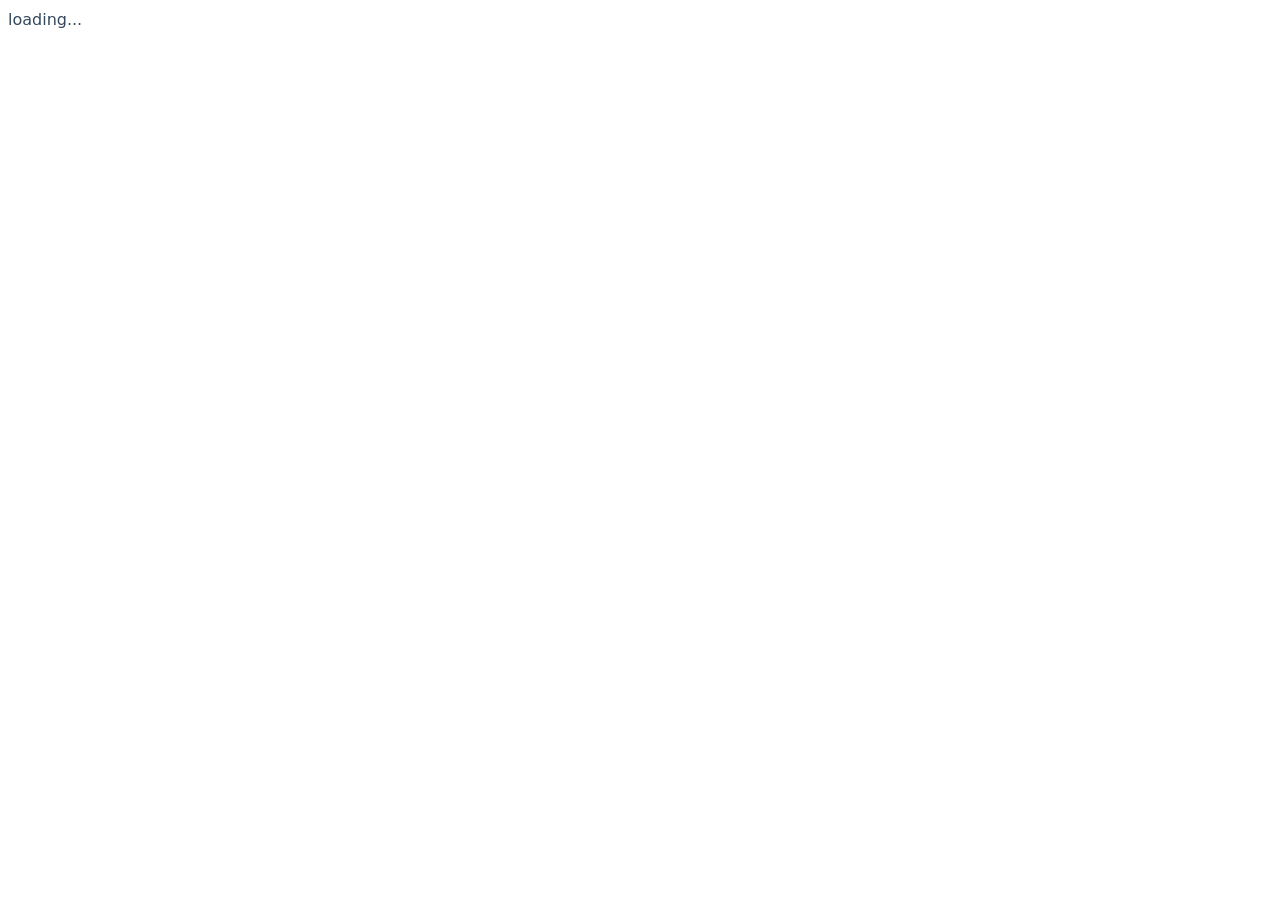
==== docs/index.html @ 42669252 "first commit" ====
<!DOCTYPE html>
<html lang="en">
<!-- online -->
<head>
	<meta charset="UTF-8">
	<title>GNUmakefile 中文 doc</title>
	<link rel="icon" href="_media/favicon.ico">
	<meta http-equiv="X-UA-Compatible" content="IE=edge,chrome=1" />
	<meta name="description" content="Description">
	<meta name="viewport" content="width=device-width, initial-scale=1.0, minimum-scale=1.0">

	<!-- online import-->
	<link rel="stylesheet" href="//cdn.jsdelivr.net/npm/docsify/lib/themes/vue.css">
	<link rel="stylesheet" href="//cdn.jsdelivr.net/npm/mermaid/dist/mermaid.min.css">
	<link rel="stylesheet" href="//cdn.jsdelivr.net/npm/katex@latest/dist/katex.min.css" />

	<!-- custom -->
	<link rel="stylesheet" href="./_style/_custom.min.css">

</head>

<body>
	<div id="app">loading...</div>

	<!-- online import-->
	<script src="//cdn.jsdelivr.net/npm/mermaid/dist/mermaid.min.js"></script>

	<script>
		var num = 0;
		mermaid.initialize({
			startOnLoad: false
		});

		window.$docsify = {
			name: 'GNUmake-zh-docs',
			// repo: 'https://gitee.com/jmsword/gnumake-zh-docs',
			loadSidebar: true,
			// maxLevel: 4,
			subMaxLevel: 4,
			// loadNavbar: true,

			// alias: {
			//   '/.*/_sidebar.md': '/_sidebar.md'
			// }
			relativePath: false,
			coverpage: true,
			auto2top: true,
			// autoHeader: true,
			// executeScript: true,
			formatUpdated: '{YYYY}/{MM}/{DD} {HH}:{mm}',

			search: {
				paths: 'auto', // or 'auto'
				placeholder: {
					'/': '搜索'
				},
				noData: {
					'/': '找不到结果',
				}
			},
			markdown: {
				renderer: {
					code: function (code, lang) {
						if (lang === "mermaid") {
							return (
								'<div class="mermaid">' + mermaid.render('mermaid-svg-' + num++, code) + "</div>"
							);
						}
						return this.origin.code.apply(this, arguments);
					}
				}
			}
		}

		function set_iframe_height(h) {
			var nodes = document.getElementsByTagName("iframe");
			if (nodes) {
				for (let i = 0; i < nodes.length; i++) {
					nodes[i].height = h;
				}
			}
			return;
		}

		setTimeout(() => {
			console.log('set_iframe_width');
			set_iframe_height(550);
		}, 1000);

		// 开启离线模式
		if (typeof navigator.serviceWorker !== 'undefined') {
			navigator.serviceWorker.register('sw.js')
		}
	</script>

	<!-- online import-->
	<script src="//cdn.jsdelivr.net/npm/docsify@latest/lib/docsify.min.js"></script>
	<script src="//cdn.jsdelivr.net/npm/docsify@latest/lib/plugins/search.min.js"></script>
	<script src="//cdn.jsdelivr.net/npm/docsify-katex@latest/dist/docsify-katex.js"></script>
	<!-- <script src="//cdn.jsdelivr.net/npm/docsify@latest/lib/plugins/zoom-image.min.js"></script> -->
	<script src="//cdn.jsdelivr.net/npm/prismjs@1/components/prism-makefile.min.js"></script>
	<script src="//cdn.jsdelivr.net/npm/prismjs@1/components/prism-c.min.js"></script>
	<!-- <script src="//cdn.jsdelivr.net/npm/prismjs@1/components/prism-cpp.min.js"></script> -->
	<!-- <script src="//cdn.jsdelivr.net/npm/docsify-copy-code"></script> -->

</body>

</html>
---- docs/_style/_custom.min.css ----
:root{--base-font-size:16px;--base-text-color:#34495e;--base-font-family:-apple-system,system-ui,BlinkMacSystemFont,"Helvetica Neue","PingFang SC","Hiragino Sans GB","Microsoft YaHei",Arial,sans-serif;--base-code-font-family:"Source Code Pro",Consolas,Menlo,Monaco,"Courier New",monospace;--base-code-font-size:14px}body{font-family:var(--base-font-family);font-size:var(--base-font-size,16px);line-height:var(--base-line-height,1.5em);color:var(--base-text-color,#34495e)}.markdown-section a{font-weight:unset}.markdown-section ol,.markdown-section p,.markdown-section ul{line-height:1.8em}.markdown-section em{color:#000}code{font-family:var(--base-code-font-family, "SF Mono", Monaco, Menlo, Consolas, "Ubuntu Mono", "Liberation Mono", "DejaVu Sans Mono", "Courier New", monospace);tab-size:4;-moz-tab-size:4;-o-tab-size:4}.markdown-section>:not(h1):not(h2):not(h3):not(h4):not(h5):not(h6) code{font-size:var(--base-code-font-size)}.token.directive-hash,.token.directive.keyword{color:#2b91af}.token.function{color:#a31515}.token.keyword{color:#00f}.token.comment{color:green}.token.string{color:#a31515}
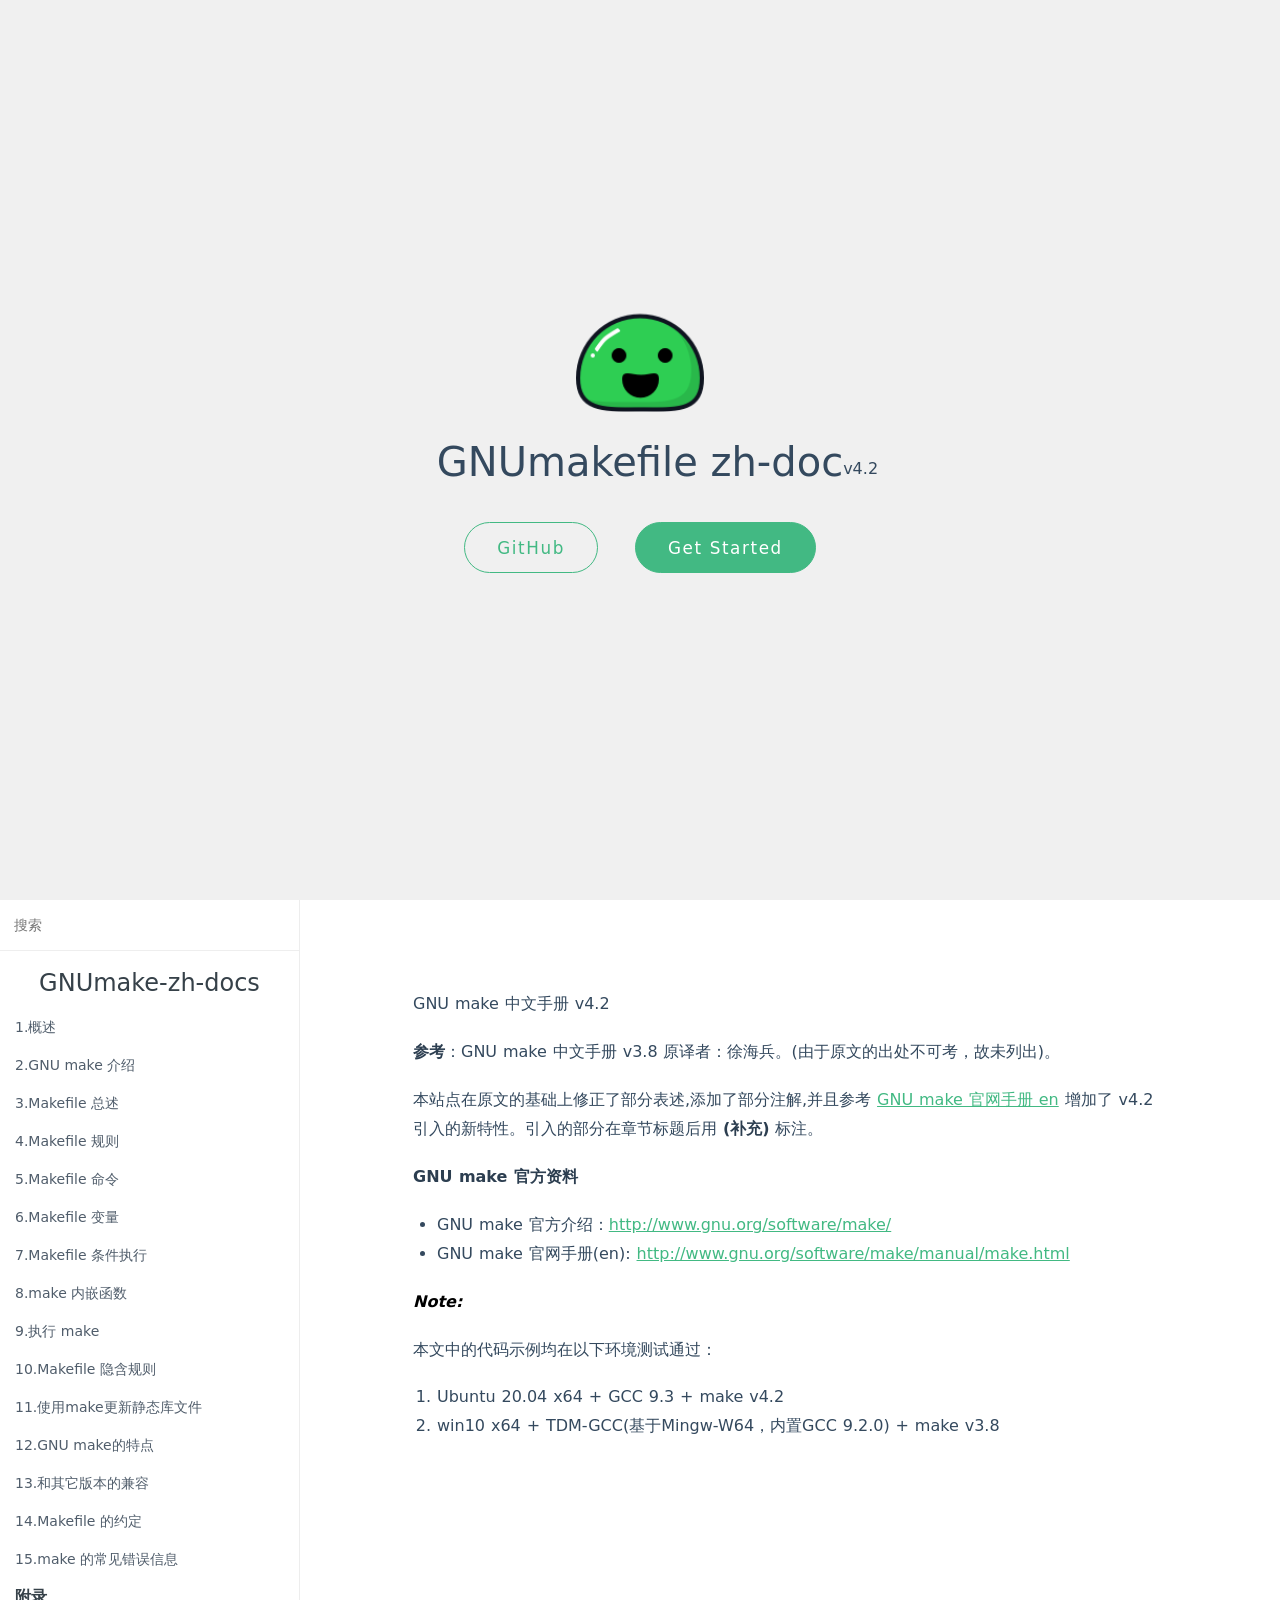
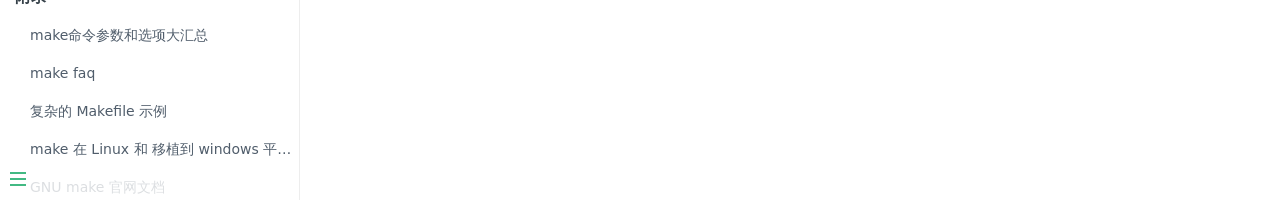
==== commit 4491541b: "Rename index-offline.html to index.html" ====
--- a/docs/index.html
+++ b/docs/index.html
@@ -1,6 +1,6 @@
 <!DOCTYPE html>
 <html lang="en">
-<!-- online -->
+<!-- offline -->
 <head>
 	<meta charset="UTF-8">
 	<title>GNUmakefile 中文 doc</title>
@@ -9,10 +9,10 @@
 	<meta name="description" content="Description">
 	<meta name="viewport" content="width=device-width, initial-scale=1.0, minimum-scale=1.0">
 
-	<!-- online import-->
-	<link rel="stylesheet" href="//cdn.jsdelivr.net/npm/docsify/lib/themes/vue.css">
-	<link rel="stylesheet" href="//cdn.jsdelivr.net/npm/mermaid/dist/mermaid.min.css">
-	<link rel="stylesheet" href="//cdn.jsdelivr.net/npm/katex@latest/dist/katex.min.css" />
+	<!-- offline import -->
+	<link rel="stylesheet" href="_style/vue.css">
+	<link rel="stylesheet" href="_style/mermaid.min.css">
+	<link rel="stylesheet" href="_style/katex.min.css">
 
 	<!-- custom -->
 	<link rel="stylesheet" href="./_style/_custom.min.css">
@@ -22,8 +22,8 @@
 <body>
 	<div id="app">loading...</div>
 
-	<!-- online import-->
-	<script src="//cdn.jsdelivr.net/npm/mermaid/dist/mermaid.min.js"></script>
+	<!-- offline import -->
+	<script src="_scripts/mermaid.min.js"></script>
 
 	<script>
 		var num = 0;
@@ -72,13 +72,15 @@
 			}
 		}
 
-		function set_iframe_height(h) {
+		function set_iframe_height(h)
+		{
 			var nodes = document.getElementsByTagName("iframe");
 			if (nodes) {
 				for (let i = 0; i < nodes.length; i++) {
 					nodes[i].height = h;
 				}
 			}
+
 			return;
 		}
 
@@ -87,22 +89,16 @@
 			set_iframe_height(550);
 		}, 1000);
 
-		// 开启离线模式
-		if (typeof navigator.serviceWorker !== 'undefined') {
-			navigator.serviceWorker.register('sw.js')
-		}
 	</script>
 
-	<!-- online import-->
-	<script src="//cdn.jsdelivr.net/npm/docsify@latest/lib/docsify.min.js"></script>
-	<script src="//cdn.jsdelivr.net/npm/docsify@latest/lib/plugins/search.min.js"></script>
-	<script src="//cdn.jsdelivr.net/npm/docsify-katex@latest/dist/docsify-katex.js"></script>
-	<!-- <script src="//cdn.jsdelivr.net/npm/docsify@latest/lib/plugins/zoom-image.min.js"></script> -->
-	<script src="//cdn.jsdelivr.net/npm/prismjs@1/components/prism-makefile.min.js"></script>
-	<script src="//cdn.jsdelivr.net/npm/prismjs@1/components/prism-c.min.js"></script>
-	<!-- <script src="//cdn.jsdelivr.net/npm/prismjs@1/components/prism-cpp.min.js"></script> -->
-	<!-- <script src="//cdn.jsdelivr.net/npm/docsify-copy-code"></script> -->
+	<!-- offline import -->
+	<script src="_scripts/docsify-katex.js"></script>
+	<script src="_scripts/docsify.min.js"></script>
+	<script src="_scripts/search.min.js"></script>
+	<script src="_scripts/prism-makefile.min.js"></script>
+	<script src="_scripts/prism-c.min.js"></script>
+	<script src="_scripts/zoom-image.min.js"></script>
 
 </body>
 
-</html>+</html>
--- a/docs/_style/vue.css
+++ b/docs/_style/vue.css
@@ -0,0 +1 @@
+@import url("https://fonts.googleapis.com/css?family=Roboto+Mono|Source+Sans+Pro:300,400,600");*{-webkit-font-smoothing:antialiased;-webkit-overflow-scrolling:touch;-webkit-tap-highlight-color:rgba(0,0,0,0);-webkit-text-size-adjust:none;-webkit-touch-callout:none;box-sizing:border-box}body:not(.ready){overflow:hidden}body:not(.ready) .app-nav,body:not(.ready)>nav,body:not(.ready) [data-cloak]{display:none}div#app{font-size:30px;font-weight:lighter;margin:40vh auto;text-align:center}div#app:empty:before{content:"Loading..."}.emoji{height:1.2rem;vertical-align:middle}.progress{background-color:var(--theme-color,#42b983);height:2px;left:0;position:fixed;right:0;top:0;transition:width .2s,opacity .4s;width:0;z-index:999999}.search .search-keyword,.search a:hover{color:var(--theme-color,#42b983)}.search .search-keyword{font-style:normal;font-weight:700}body,html{height:100%}body{-moz-osx-font-smoothing:grayscale;-webkit-font-smoothing:antialiased;color:#34495e;font-family:Source Sans Pro,Helvetica Neue,Arial,sans-serif;font-size:15px;letter-spacing:0;margin:0;overflow-x:hidden}img{max-width:100%}a[disabled]{cursor:not-allowed;opacity:.6}kbd{border:1px solid #ccc;border-radius:3px;display:inline-block;font-size:12px!important;line-height:12px;margin-bottom:3px;padding:3px 5px;vertical-align:middle}li input[type=checkbox]{margin:0 .2em .25em 0;vertical-align:middle}.app-nav{margin:25px 60px 0 0;position:absolute;right:0;text-align:right;z-index:10}.app-nav.no-badge{margin-right:25px}.app-nav p{margin:0}.app-nav>a{margin:0 1rem;padding:5px 0}.app-nav li,.app-nav ul{display:inline-block;list-style:none;margin:0}.app-nav a{color:inherit;font-size:16px;text-decoration:none;transition:color .3s}.app-nav a.active,.app-nav a:hover{color:var(--theme-color,#42b983)}.app-nav a.active{border-bottom:2px solid var(--theme-color,#42b983)}.app-nav li{display:inline-block;margin:0 1rem;padding:5px 0;position:relative;cursor:pointer}.app-nav li ul{background-color:#fff;border:1px solid;border-color:#ddd #ddd #ccc;border-radius:4px;box-sizing:border-box;display:none;max-height:calc(100vh - 61px);overflow-y:auto;padding:10px 0;position:absolute;right:-15px;text-align:left;top:100%;white-space:nowrap}.app-nav li ul li{display:block;font-size:14px;line-height:1rem;margin:8px 14px;white-space:nowrap}.app-nav li ul a{display:block;font-size:inherit;margin:0;padding:0}.app-nav li ul a.active{border-bottom:0}.app-nav li:hover ul{display:block}.github-corner{border-bottom:0;position:fixed;right:0;text-decoration:none;top:0;z-index:1}.github-corner:hover .octo-arm{-webkit-animation:octocat-wave .56s ease-in-out;animation:octocat-wave .56s ease-in-out}.github-corner svg{color:#fff;fill:var(--theme-color,#42b983);height:80px;width:80px}main{display:block;position:relative;width:100vw;height:100%;z-index:0}main.hidden{display:none}.anchor{display:inline-block;text-decoration:none;transition:all .3s}.anchor span{color:#34495e}.anchor:hover{text-decoration:underline}.sidebar{border-right:1px solid rgba(0,0,0,.07);overflow-y:auto;padding:40px 0 0;position:absolute;top:0;bottom:0;left:0;transition:transform .25s ease-out;width:300px;z-index:20}.sidebar>h1{margin:0 auto 1rem;font-size:1.5rem;font-weight:300;text-align:center}.sidebar>h1 a{color:inherit;text-decoration:none}.sidebar>h1 .app-nav{display:block;position:static}.sidebar .sidebar-nav{line-height:2em;padding-bottom:40px}.sidebar li.collapse .app-sub-sidebar{display:none}.sidebar ul{margin:0 0 0 15px;padding:0}.sidebar li>p{font-weight:700;margin:0}.sidebar ul,.sidebar ul li{list-style:none}.sidebar ul li a{border-bottom:none;display:block}.sidebar ul li ul{padding-left:20px}.sidebar::-webkit-scrollbar{width:4px}.sidebar::-webkit-scrollbar-thumb{background:transparent;border-radius:4px}.sidebar:hover::-webkit-scrollbar-thumb{background:hsla(0,0%,53.3%,.4)}.sidebar:hover::-webkit-scrollbar-track{background:hsla(0,0%,53.3%,.1)}.sidebar-toggle{background-color:transparent;background-color:hsla(0,0%,100%,.8);border:0;outline:none;padding:10px;position:absolute;bottom:0;left:0;text-align:center;transition:opacity .3s;width:284px;z-index:30;cursor:pointer}.sidebar-toggle:hover .sidebar-toggle-button{opacity:.4}.sidebar-toggle span{background-color:var(--theme-color,#42b983);display:block;margin-bottom:4px;width:16px;height:2px}body.sticky .sidebar,body.sticky .sidebar-toggle{position:fixed}.content{padding-top:60px;position:absolute;top:0;right:0;bottom:0;left:300px;transition:left .25s ease}.markdown-section{margin:0 auto;max-width:80%;padding:30px 15px 40px;position:relative}.markdown-section>*{box-sizing:border-box;font-size:inherit}.markdown-section>:first-child{margin-top:0!important}.markdown-section hr{border:none;border-bottom:1px solid #eee;margin:2em 0}.markdown-section iframe{border:1px solid #eee;width:1px;min-width:100%}.markdown-section table{border-collapse:collapse;border-spacing:0;display:block;margin-bottom:1rem;overflow:auto;width:100%}.markdown-section th{font-weight:700}.markdown-section td,.markdown-section th{border:1px solid #ddd;padding:6px 13px}.markdown-section tr{border-top:1px solid #ccc}.markdown-section p.tip,.markdown-section tr:nth-child(2n){background-color:#f8f8f8}.markdown-section p.tip{border-bottom-right-radius:2px;border-left:4px solid #f66;border-top-right-radius:2px;margin:2em 0;padding:12px 24px 12px 30px;position:relative}.markdown-section p.tip:before{background-color:#f66;border-radius:100%;color:#fff;content:"!";font-family:Dosis,Source Sans Pro,Helvetica Neue,Arial,sans-serif;font-size:14px;font-weight:700;left:-12px;line-height:20px;position:absolute;height:20px;width:20px;text-align:center;top:14px}.markdown-section p.tip code{background-color:#efefef}.markdown-section p.tip em{color:#34495e}.markdown-section p.warn{background:rgba(66,185,131,.1);border-radius:2px;padding:1rem}.markdown-section ul.task-list>li{list-style-type:none}body.close .sidebar{transform:translateX(-300px)}body.close .sidebar-toggle{width:auto}body.close .content{left:0}@media print{.app-nav,.github-corner,.sidebar,.sidebar-toggle{display:none}}@media screen and (max-width:768px){.github-corner,.sidebar,.sidebar-toggle{position:fixed}.app-nav{margin-top:16px}.app-nav li ul{top:30px}main{height:auto;overflow-x:hidden}.sidebar{left:-300px;transition:transform .25s ease-out}.content{left:0;max-width:100vw;position:static;padding-top:20px;transition:transform .25s ease}.app-nav,.github-corner{transition:transform .25s ease-out}.sidebar-toggle{background-color:transparent;width:auto;padding:30px 30px 10px 10px}body.close .sidebar{transform:translateX(300px)}body.close .sidebar-toggle{background-color:hsla(0,0%,100%,.8);transition:background-color 1s;width:284px;padding:10px}body.close .content{transform:translateX(300px)}body.close .app-nav,body.close .github-corner{display:none}.github-corner:hover .octo-arm{-webkit-animation:none;animation:none}.github-corner .octo-arm{-webkit-animation:octocat-wave .56s ease-in-out;animation:octocat-wave .56s ease-in-out}}@-webkit-keyframes octocat-wave{0%,to{transform:rotate(0)}20%,60%{transform:rotate(-25deg)}40%,80%{transform:rotate(10deg)}}@keyframes octocat-wave{0%,to{transform:rotate(0)}20%,60%{transform:rotate(-25deg)}40%,80%{transform:rotate(10deg)}}section.cover{align-items:center;background-position:50%;background-repeat:no-repeat;background-size:cover;height:100vh;width:100vw;display:none}section.cover.show{display:flex}section.cover.has-mask .mask{background-color:#fff;opacity:.8;position:absolute;top:0;height:100%;width:100%}section.cover .cover-main{flex:1;margin:-20px 16px 0;text-align:center;position:relative}section.cover a{color:inherit}section.cover a,section.cover a:hover{text-decoration:none}section.cover p{line-height:1.5rem;margin:1em 0}section.cover h1{color:inherit;font-size:2.5rem;font-weight:300;margin:.625rem 0 2.5rem;position:relative;text-align:center}section.cover h1 a{display:block}section.cover h1 small{bottom:-.4375rem;font-size:1rem;position:absolute}section.cover blockquote{font-size:1.5rem;text-align:center}section.cover ul{line-height:1.8;list-style-type:none;margin:1em auto;max-width:500px;padding:0}section.cover .cover-main>p:last-child a{border-radius:2rem;border:1px solid var(--theme-color,#42b983);box-sizing:border-box;color:var(--theme-color,#42b983);display:inline-block;font-size:1.05rem;letter-spacing:.1rem;margin:.5rem 1rem;padding:.75em 2rem;text-decoration:none;transition:all .15s ease}section.cover .cover-main>p:last-child a:last-child{background-color:var(--theme-color,#42b983);color:#fff}section.cover .cover-main>p:last-child a:last-child:hover{color:inherit;opacity:.8}section.cover .cover-main>p:last-child a:hover{color:inherit}section.cover blockquote>p>a{border-bottom:2px solid var(--theme-color,#42b983);transition:color .3s}section.cover blockquote>p>a:hover{color:var(--theme-color,#42b983)}.sidebar,body{background-color:#fff}.sidebar{color:#364149}.sidebar li{margin:6px 0}.sidebar ul li a{color:#505d6b;font-size:14px;font-weight:400;overflow:hidden;text-decoration:none;text-overflow:ellipsis;white-space:nowrap}.sidebar ul li a:hover{text-decoration:underline}.sidebar ul li ul{padding:0}.sidebar ul li.active>a{border-right:2px solid;color:var(--theme-color,#42b983);font-weight:600}.app-sub-sidebar li:before{content:"-";padding-right:4px;float:left}.markdown-section h1,.markdown-section h2,.markdown-section h3,.markdown-section h4,.markdown-section strong{color:#2c3e50;font-weight:600}.markdown-section a{color:var(--theme-color,#42b983);font-weight:600}.markdown-section h1{font-size:2rem;margin:0 0 1rem}.markdown-section h2{font-size:1.75rem;margin:45px 0 .8rem}.markdown-section h3{font-size:1.5rem;margin:40px 0 .6rem}.markdown-section h4{font-size:1.25rem}.markdown-section h5{font-size:1rem}.markdown-section h6{color:#777;font-size:1rem}.markdown-section figure,.markdown-section p{margin:1.2em 0}.markdown-section ol,.markdown-section p,.markdown-section ul{line-height:1.6rem;word-spacing:.05rem}.markdown-section ol,.markdown-section ul{padding-left:1.5rem}.markdown-section blockquote{border-left:4px solid var(--theme-color,#42b983);color:#858585;margin:2em 0;padding-left:20px}.markdown-section blockquote p{font-weight:600;margin-left:0}.markdown-section iframe{margin:1em 0}.markdown-section em{color:#7f8c8d}.markdown-section code,.markdown-section output:after,.markdown-section pre{font-family:Roboto Mono,Monaco,courier,monospace}.markdown-section code,.markdown-section pre{background-color:#f8f8f8}.markdown-section output,.markdown-section pre{margin:1.2em 0;position:relative}.markdown-section output,.markdown-section pre>code{border-radius:2px;display:block}.markdown-section output:after,.markdown-section pre>code{-moz-osx-font-smoothing:initial;-webkit-font-smoothing:initial}.markdown-section code{border-radius:2px;color:#e96900;margin:0 2px;padding:3px 5px;white-space:pre-wrap}.markdown-section>:not(h1):not(h2):not(h3):not(h4):not(h5):not(h6) code{font-size:.8rem}.markdown-section pre{padding:0 1.4rem;line-height:1.5rem;overflow:auto;word-wrap:normal}.markdown-section pre>code{color:#525252;font-size:.8rem;padding:2.2em 5px;line-height:inherit;margin:0 2px;max-width:inherit;overflow:inherit;white-space:inherit}.markdown-section output{padding:1.7rem 1.4rem;border:1px dotted #ccc}.markdown-section output>:first-child{margin-top:0}.markdown-section output>:last-child{margin-bottom:0}.markdown-section code:after,.markdown-section code:before,.markdown-section output:after,.markdown-section output:before{letter-spacing:.05rem}.markdown-section output:after,.markdown-section pre:after{color:#ccc;font-size:.6rem;font-weight:600;height:15px;line-height:15px;padding:5px 10px 0;position:absolute;right:0;text-align:right;top:0;content:attr(data-lang)}.token.cdata,.token.comment,.token.doctype,.token.prolog{color:#8e908c}.token.namespace{opacity:.7}.token.boolean,.token.number{color:#c76b29}.token.punctuation{color:#525252}.token.property{color:#c08b30}.token.tag{color:#2973b7}.token.string{color:var(--theme-color,#42b983)}.token.selector{color:#6679cc}.token.attr-name{color:#2973b7}.language-css .token.string,.style .token.string,.token.entity,.token.url{color:#22a2c9}.token.attr-value,.token.control,.token.directive,.token.unit{color:var(--theme-color,#42b983)}.token.function,.token.keyword{color:#e96900}.token.atrule,.token.regex,.token.statement{color:#22a2c9}.token.placeholder,.token.variable{color:#3d8fd1}.token.deleted{text-decoration:line-through}.token.inserted{border-bottom:1px dotted #202746;text-decoration:none}.token.italic{font-style:italic}.token.bold,.token.important{font-weight:700}.token.important{color:#c94922}.token.entity{cursor:help}code .token{-moz-osx-font-smoothing:initial;-webkit-font-smoothing:initial;min-height:1.5rem;position:relative;left:auto}
--- a/docs/_style/mermaid.min.css
+++ b/docs/_style/mermaid.min.css
@@ -0,0 +1 @@
+.mermaid .label{color:#333}.node circle,.node ellipse,.node polygon,.node rect{fill:#ececff;stroke:#ccf;stroke-width:1px}.arrowheadPath{fill:#333}.edgePath .path{stroke:#333}.edgeLabel{background-color:#e8e8e8}.cluster rect{fill:#ffffde!important;stroke:#aa3!important;stroke-width:1px!important}.cluster text{fill:#333}.actor{stroke:#ccf;fill:#ececff}text.actor{fill:#000;stroke:none}.actor-line{stroke:grey}.messageLine0{stroke-width:1.5;stroke-dasharray:"2 2";marker-end:"url(#arrowhead)";stroke:#333}.messageLine1{stroke-width:1.5;stroke-dasharray:"2 2";stroke:#333}#arrowhead{fill:#333}#crosshead path{fill:#333!important;stroke:#333!important}.messageText{fill:#333;stroke:none}.labelBox{stroke:#ccf;fill:#ececff}.labelText{fill:#000;stroke:none}.loopText{fill:#000;stroke:none}.loopLine{stroke-width:2;stroke-dasharray:"2 2";marker-end:"url(#arrowhead)";stroke:#ccf}.note{stroke:#aa3;fill:#fff5ad}.noteText{fill:#000;stroke:none;font-family:'trebuchet ms',verdana,arial;font-size:14px}.section{stroke:none;opacity:.2}.section0{fill:rgba(102,102,255,.49)}.section2{fill:#fff400}.section1,.section3{fill:#fff;opacity:.2}.sectionTitle0{fill:#333}.sectionTitle1{fill:#333}.sectionTitle2{fill:#333}.sectionTitle3{fill:#333}.sectionTitle{text-anchor:start;font-size:11px;text-height:14px}.grid .tick{stroke:#d3d3d3;opacity:.3;shape-rendering:crispEdges}.grid path{stroke-width:0}.today{fill:none;stroke:red;stroke-width:2px}.task{stroke-width:2}.taskText{text-anchor:middle;font-size:11px}.taskTextOutsideRight{fill:#000;text-anchor:start;font-size:11px}.taskTextOutsideLeft{fill:#000;text-anchor:end;font-size:11px}.taskText0,.taskText1,.taskText2,.taskText3{fill:#fff}.task0,.task1,.task2,.task3{fill:#8a90dd;stroke:#534fbc}.taskTextOutside0,.taskTextOutside2{fill:#000}.taskTextOutside1,.taskTextOutside3{fill:#000}.active0,.active1,.active2,.active3{fill:#bfc7ff;stroke:#534fbc}.activeText0,.activeText1,.activeText2,.activeText3{fill:#000!important}.done0,.done1,.done2,.done3{stroke:grey;fill:#d3d3d3;stroke-width:2}.doneText0,.doneText1,.doneText2,.doneText3{fill:#000!important}.crit0,.crit1,.crit2,.crit3{stroke:#f88;fill:red;stroke-width:2}.activeCrit0,.activeCrit1,.activeCrit2,.activeCrit3{stroke:#f88;fill:#bfc7ff;stroke-width:2}.doneCrit0,.doneCrit1,.doneCrit2,.doneCrit3{stroke:#f88;fill:#d3d3d3;stroke-width:2;cursor:pointer;shape-rendering:crispEdges}.doneCritText0,.doneCritText1,.doneCritText2,.doneCritText3{fill:#000!important}.activeCritText0,.activeCritText1,.activeCritText2,.activeCritText3{fill:#000!important}.titleText{text-anchor:middle;font-size:18px;fill:#000}g.classGroup text{fill:#9370db;stroke:none;font-family:'trebuchet ms',verdana,arial;font-size:10px}g.classGroup rect{fill:#ececff;stroke:#9370db}g.classGroup line{stroke:#9370db;stroke-width:1}svg .classLabel .box{stroke:none;stroke-width:0;fill:#ececff;opacity:.5}svg .classLabel .label{fill:#9370db;font-size:10px}.relation{stroke:#9370db;stroke-width:1;fill:none}.composition{fill:#9370db;stroke:#9370db;stroke-width:1}#compositionStart{fill:#9370db;stroke:#9370db;stroke-width:1}#compositionEnd{fill:#9370db;stroke:#9370db;stroke-width:1}.aggregation{fill:#ececff;stroke:#9370db;stroke-width:1}#aggregationStart{fill:#ececff;stroke:#9370db;stroke-width:1}#aggregationEnd{fill:#ececff;stroke:#9370db;stroke-width:1}#dependencyStart{fill:#9370db;stroke:#9370db;stroke-width:1}#dependencyEnd{fill:#9370db;stroke:#9370db;stroke-width:1}#extensionStart{fill:#9370db;stroke:#9370db;stroke-width:1}#extensionEnd{fill:#9370db;stroke:#9370db;stroke-width:1}.node text{font-family:'trebuchet ms',verdana,arial;font-size:14px}div.mermaidTooltip{position:absolute;text-align:center;max-width:200px;padding:2px;font-family:'trebuchet ms',verdana,arial;font-size:12px;background:#ffffde;border:1px solid #aa3;border-radius:2px;pointer-events:none;z-index:100}
